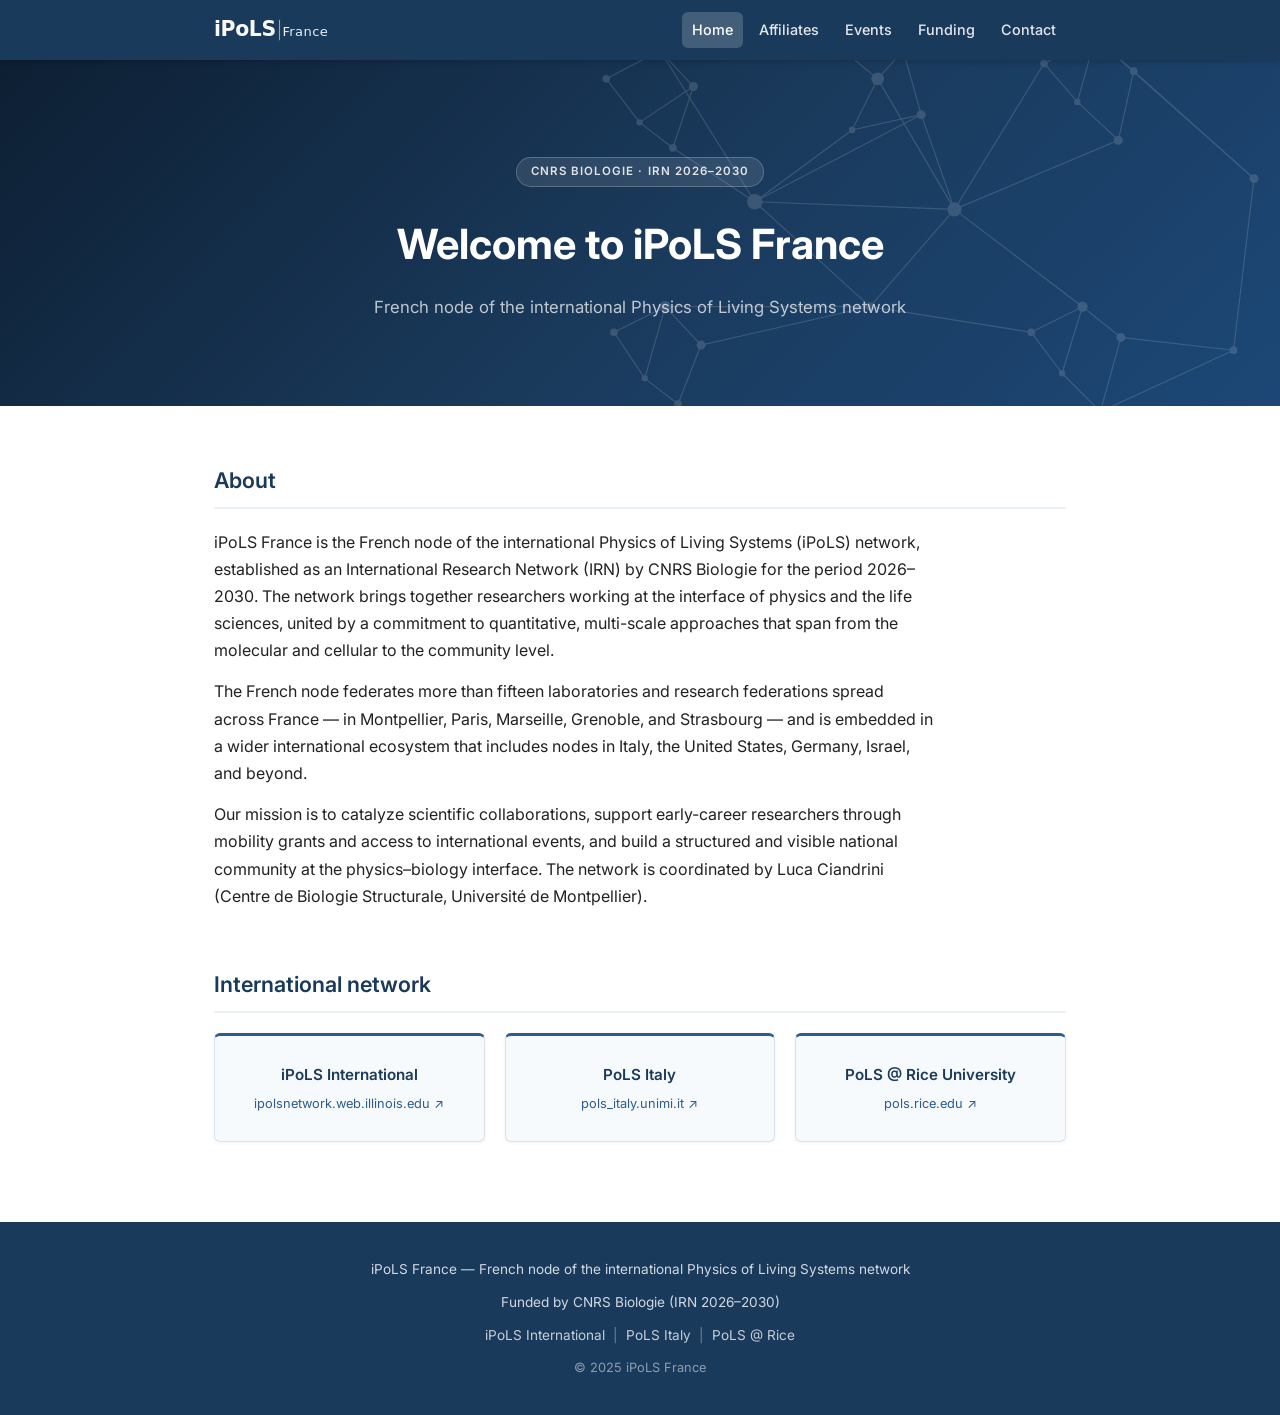
==== index.html @ 7dacf01f "v1.0" ====
<!DOCTYPE html>
<html lang="en">
<head>
  <meta charset="UTF-8">
  <meta name="viewport" content="width=device-width, initial-scale=1.0">
  <title>iPoLS France — Physics of Living Systems</title>
  <meta name="description" content="French node of the international Physics of Living Systems (iPoLS) network, funded by CNRS Biologie (IRN 2026–2030).">
  <link rel="stylesheet" href="style.css">
</head>
<body>

<!-- ============================================================
     HEADER
     ============================================================ -->
<header>
  <div class="nav-inner">
    <!-- Logo to be added: replace the text 'iPoLS France' in the header with an <img> tag once the logo is ready 
    <a href="index.html" class="site-name">iPoLS France</a> -->
    <a href="index.html" class="site-name">
     <img src="assets/logo.svg" alt="iPoLS France" height="32">
    </a>
   
    <button class="nav-toggle" aria-label="Toggle navigation" onclick="this.nextElementSibling.classList.toggle('open')">
      <span></span><span></span><span></span>
    </button>
    <nav>
      <a href="index.html" class="active">Home</a>
      <a href="affiliates.html">Affiliates</a>
      <a href="events.html">Events</a>
      <a href="funding.html">Funding</a>
      <a href="contact.html">Contact</a>
    </nav>
  </div>
</header>

<!-- ============================================================
     HERO
     ============================================================ -->
<div class="page-hero home-hero">
  <div class="hero-content">
    <p class="hero-badge">CNRS Biologie · IRN 2026–2030</p>
    <h1>Welcome to iPoLS France</h1>
    <p class="subtitle">French node of the international Physics of Living Systems network</p>
  </div>
</div>

<!-- ============================================================
     MAIN
     ============================================================ -->
<main>
  <div class="container">

    <!-- Section 1: About -->
    <section>
      <h2>About</h2>
      <div class="welcome-text">
        <p>
          iPoLS France is the French node of the international Physics of Living Systems (iPoLS)
          network, established as an International Research Network (IRN) by CNRS Biologie for the
          period 2026–2030. The network brings together researchers working at the interface of
          physics and the life sciences, united by a commitment to quantitative, multi-scale
          approaches that span from the molecular and cellular to the community level.
        </p>
        <p>
          The French node federates more than fifteen laboratories and research federations spread
          across France — in Montpellier, Paris, Marseille, Grenoble, and Strasbourg — and is
          embedded in a wider international ecosystem that includes nodes in Italy, the United
          States, Germany, Israel, and beyond.
        </p>
        <p>
          Our mission is to catalyze scientific collaborations, support early-career researchers
          through mobility grants and access to international events, and build a structured and
          visible national community at the physics–biology interface. The network is coordinated
          by Luca Ciandrini (Centre de Biologie Structurale, Université de Montpellier).
        </p>
      </div>
    </section>

    <!-- Section 2: International network -->
    <section>
      <h2>International network</h2>
      <div class="network-cards">

        <a href="https://ipolsnetwork.web.illinois.edu/" class="network-card" target="_blank" rel="noopener">
          iPoLS International
          <span class="card-arrow">ipolsnetwork.web.illinois.edu ↗</span>
        </a>

        <a href="http://pols_italy.unimi.it" class="network-card" target="_blank" rel="noopener">
          PoLS Italy
          <span class="card-arrow">pols_italy.unimi.it ↗</span>
        </a>

        <a href="https://pols.rice.edu/" class="network-card" target="_blank" rel="noopener">
          PoLS @ Rice University
          <span class="card-arrow">pols.rice.edu ↗</span>
        </a>

      </div>
    </section>

  </div>
</main>

<!-- ============================================================
     FOOTER
     ============================================================ -->
<footer>
  <div class="footer-inner">
    <div>iPoLS France — French node of the international Physics of Living Systems network</div>
    <div>Funded by CNRS Biologie (IRN 2026–2030)</div>
    <div class="footer-links">
      <a href="https://ipolsnetwork.web.illinois.edu/" target="_blank" rel="noopener">iPoLS International</a>
      <span class="footer-sep">|</span>
      <a href="http://pols_italy.unimi.it" target="_blank" rel="noopener">PoLS Italy</a>
      <span class="footer-sep">|</span>
      <a href="https://pols.rice.edu/" target="_blank" rel="noopener">PoLS @ Rice</a>
    </div>
    <div class="footer-copy">© 2025 iPoLS France</div>
  </div>
</footer>

</body>
</html>
---- style.css ----
/* =============================================================
   iPoLS France — Shared Stylesheet
   ============================================================= */

@import url('https://fonts.googleapis.com/css2?family=Inter:wght@300;400;500;600;700&display=swap');

/* ----- Reset & base ----- */
*, *::before, *::after {
  box-sizing: border-box;
  margin: 0;
  padding: 0;
}

:root {
  --accent:       #1a3a5c;
  --accent-light: #2b5c94;
  --accent-pale:  #e8f0f8;
  --text:         #222;
  --muted:        #555;
  --border:       #d8e2ec;
  --bg:           #fff;
  --card-bg:      #f7fafd;
  --radius:       6px;
  --max-width:    900px;
  --nav-height:   60px;
}

html {
  scroll-behavior: smooth;
}

body {
  font-family: 'Inter', system-ui, -apple-system, sans-serif;
  font-size: 16px;
  line-height: 1.7;
  color: var(--text);
  background: var(--bg);
}

a {
  color: var(--accent-light);
  text-decoration: none;
}
a:hover {
  text-decoration: underline;
  color: var(--accent);
}

img {
  max-width: 100%;
  display: block;
}

/* ----- Layout wrapper ----- */
.container {
  max-width: var(--max-width);
  margin: 0 auto;
  padding: 0 24px;
}

/* =============================================================
   HEADER / NAV
   ============================================================= */
header {
  background: var(--accent);
  color: #fff;
  position: sticky;
  top: 0;
  z-index: 100;
  box-shadow: 0 2px 6px rgba(0,0,0,.18);
}

.nav-inner {
  display: flex;
  align-items: center;
  justify-content: space-between;
  height: var(--nav-height);
  max-width: var(--max-width);
  margin: 0 auto;
  padding: 0 24px;
}

.site-name {
  font-size: 1.15rem;
  font-weight: 700;
  letter-spacing: .02em;
  color: #fff;
  white-space: nowrap;
}
.site-name:hover {
  text-decoration: none;
  opacity: .9;
}

nav {
  display: flex;
  gap: 6px;
  align-items: center;
}

nav a {
  color: rgba(255,255,255,.88);
  font-size: .9rem;
  font-weight: 500;
  padding: 6px 10px;
  border-radius: var(--radius);
  transition: background .15s, color .15s;
}
nav a:hover,
nav a.active {
  background: rgba(255,255,255,.18);
  color: #fff;
  text-decoration: none;
}

/* hamburger — hidden by default */
.nav-toggle {
  display: none;
  flex-direction: column;
  gap: 5px;
  cursor: pointer;
  padding: 4px;
  background: none;
  border: none;
}
.nav-toggle span {
  display: block;
  width: 24px;
  height: 2px;
  background: #fff;
  border-radius: 2px;
  transition: transform .2s;
}

/* =============================================================
   PAGE HERO
   ============================================================= */
.page-hero {
  background: linear-gradient(135deg, #0d1f33 0%, var(--accent) 52%, #1c4776 100%);
  padding: 60px 24px 52px;
  text-align: center;
  position: relative;
  overflow: hidden;
}

/* SVG network decoration — sits behind text via ::after pseudo-element.
   Swap the background-image URL to use a different illustration. */
.page-hero::after {
  content: '';
  position: absolute;
  right: -4%;
  top: -25%;
  width: 54%;
  height: 150%;
  background-image: url('assets/network-deco.svg');
  background-repeat: no-repeat;
  background-size: contain;
  background-position: center;
  opacity: .09;
  pointer-events: none;
}

/* wraps the visible text above the decoration layer */
.hero-content {
  position: relative;
  z-index: 1;
}

.page-hero h1 {
  font-size: 2rem;
  font-weight: 700;
  color: #fff;
  margin-bottom: 10px;
}

.page-hero .subtitle {
  font-size: 1.05rem;
  color: rgba(255,255,255,.72);
  font-weight: 400;
}

/* ── Home page: taller hero, more visible decoration ── */
.page-hero.home-hero {
  padding: 96px 24px 84px;
}

.page-hero.home-hero::after {
  width: 60%;
  height: 165%;
  opacity: .14;
  right: -3%;
  top: -32%;
}

.page-hero.home-hero h1 {
  font-size: 2.6rem;
  margin-bottom: 14px;
}

/* small pill badge above the main title */
.hero-badge {
  display: inline-block;
  background: rgba(255,255,255,.1);
  border: 1px solid rgba(255,255,255,.22);
  color: rgba(255,255,255,.85);
  font-size: .72rem;
  font-weight: 600;
  letter-spacing: .09em;
  text-transform: uppercase;
  padding: 4px 14px;
  border-radius: 20px;
  margin-bottom: 22px;
}

/* ── Photo hero variant (optional — add class="page-hero photo-hero")
   Set --hero-img to a URL when you have a real photo:
   style="--hero-img: url('assets/meeting-2026.jpg')"
   ────────────────────────────────────────────────── */
.page-hero.photo-hero {
  background-image: var(--hero-img, none);
  background-size: cover;
  background-position: center;
}
.page-hero.photo-hero::before {
  content: '';
  position: absolute;
  inset: 0;
  background: rgba(10, 22, 38, .62);
  z-index: 0;
}

/* =============================================================
   MAIN CONTENT
   ============================================================= */
main {
  padding: 56px 0 80px;
}

section {
  margin-bottom: 56px;
}
section:last-child {
  margin-bottom: 0;
}

h2 {
  font-size: 1.35rem;
  font-weight: 600;
  color: var(--accent);
  margin-bottom: 20px;
  padding-bottom: 8px;
  border-bottom: 2px solid var(--accent-pale);
}

h3 {
  font-size: 1.05rem;
  font-weight: 600;
  color: var(--accent);
  margin-bottom: 6px;
}

p {
  margin-bottom: 14px;
  color: var(--text);
}
p:last-child {
  margin-bottom: 0;
}

/* =============================================================
   HOME — WELCOME SECTION
   ============================================================= */
.welcome-text {
  max-width: 720px;
}

/* =============================================================
   HOME — NETWORK CARDS
   ============================================================= */
.network-cards {
  display: grid;
  grid-template-columns: repeat(3, 1fr);
  gap: 20px;
}

.network-card {
  display: flex;
  flex-direction: column;
  justify-content: center;
  align-items: center;
  text-align: center;
  padding: 28px 20px;
  background: var(--card-bg);
  border: 1px solid var(--border);
  border-top: 3px solid var(--accent-light);
  border-radius: var(--radius);
  color: var(--accent);
  font-weight: 600;
  font-size: .95rem;
  box-shadow: 0 1px 4px rgba(26,58,92,.06);
  transition: border-color .15s, box-shadow .2s, background .15s, transform .15s;
  line-height: 1.4;
}

.network-card:hover {
  text-decoration: none;
  background: var(--accent-pale);
  border-color: var(--accent-light);
  border-top-color: var(--accent);
  box-shadow: 0 6px 20px rgba(26,58,92,.14);
  transform: translateY(-2px);
}

.network-card .card-arrow {
  display: block;
  margin-top: 10px;
  font-size: .8rem;
  font-weight: 400;
  color: var(--accent-light);
}

/* =============================================================
   AFFILIATES — CITY GROUPS
   ============================================================= */
.city-group {
  margin-bottom: 36px;
}

.city-heading {
  font-size: 1rem;
  font-weight: 700;
  text-transform: uppercase;
  letter-spacing: .08em;
  color: var(--muted);
  margin-bottom: 12px;
}

.affiliate-table {
  width: 100%;
  border-collapse: collapse;
  font-size: .92rem;
}

.affiliate-table th {
  text-align: left;
  font-weight: 600;
  color: var(--accent);
  padding: 8px 12px;
  background: var(--accent-pale);
  border-bottom: 2px solid var(--border);
}

.affiliate-table td {
  padding: 10px 12px;
  border-bottom: 1px solid var(--border);
  vertical-align: top;
}

.affiliate-table tr:last-child td {
  border-bottom: none;
}

.affiliate-table tr:hover td {
  background: var(--card-bg);
}

.coordinator-badge {
  display: inline-block;
  font-size: .75rem;
  font-weight: 600;
  background: var(--accent);
  color: #fff;
  border-radius: 20px;
  padding: 1px 8px;
  margin-left: 6px;
  vertical-align: middle;
  white-space: nowrap;
}

.affiliates-note {
  margin-top: 32px;
  padding: 14px 18px;
  background: var(--card-bg);
  border-left: 3px solid var(--accent-light);
  border-radius: 0 var(--radius) var(--radius) 0;
  font-size: .9rem;
  color: var(--muted);
}

/* =============================================================
   EVENTS
   ============================================================= */
.event-placeholder {
  padding: 28px 24px;
  background: var(--card-bg);
  border: 1px dashed var(--border);
  border-radius: var(--radius);
  color: var(--muted);
  font-style: italic;
}

.event-note {
  margin-top: 12px;
  font-size: .88rem;
  color: var(--muted);
}

.event-list {
  list-style: none;
  display: flex;
  flex-direction: column;
  gap: 14px;
}

.event-item {
  display: grid;
  grid-template-columns: 64px 1fr;
  gap: 16px;
  align-items: start;
  padding: 16px 20px;
  background: var(--card-bg);
  border: 1px solid var(--border);
  border-left: 3px solid var(--accent-light);
  border-radius: var(--radius);
  box-shadow: 0 1px 4px rgba(26,58,92,.05);
  transition: box-shadow .2s, border-left-color .15s;
}
.event-item:hover {
  box-shadow: 0 4px 14px rgba(26,58,92,.1);
  border-left-color: var(--accent);
}

.event-year {
  font-size: 1.1rem;
  font-weight: 700;
  color: var(--accent);
  padding-top: 2px;
}

.event-title {
  font-weight: 600;
  color: var(--text);
}

.event-meta {
  font-size: .88rem;
  color: var(--muted);
  margin-top: 2px;
}

.event-deadline {
  font-size: .85rem;
  font-weight: 600;
  color: #c0392b;
  margin-top: 5px;
}

.btn-muted {
  background: var(--border);
  color: var(--muted);
  cursor: default;
  box-shadow: none;
}
.btn-muted:hover {
  background: var(--border);
  color: var(--muted);
  box-shadow: none;
  text-decoration: none;
}

/* =============================================================
   PUBLICATIONS (community.html)
   ============================================================= */
.pub-list {
  list-style: none;
  display: flex;
  flex-direction: column;
  gap: 18px;
}

.pub-item {
  padding: 16px 20px;
  background: var(--card-bg);
  border: 1px solid var(--border);
  border-radius: var(--radius);
  font-size: .92rem;
  line-height: 1.6;
}

.pub-authors {
  color: var(--muted);
}

.pub-title {
  font-weight: 600;
  color: var(--text);
  margin: 2px 0;
}

.pub-journal {
  color: var(--muted);
}

.pub-note {
  margin-top: 6px;
  font-size: .82rem;
  color: var(--accent-light);
  font-style: italic;
}

/* =============================================================
   FUNDING
   ============================================================= */
.funding-scheme {
  padding: 32px 28px;
  background: var(--card-bg);
  border: 1px solid var(--border);
  border-radius: var(--radius);
  margin-bottom: 32px;
}

.funding-scheme h2 {
  border-bottom-color: var(--border);
  font-size: 1.2rem;
}

.funding-scheme .scheme-intro {
  color: var(--muted);
  font-size: .93rem;
  margin-bottom: 20px;
}

.fields-list {
  list-style: none;
  display: flex;
  flex-direction: column;
  gap: 6px;
  margin-bottom: 24px;
  font-size: .88rem;
}

.fields-list li::before {
  content: "•";
  color: var(--accent-light);
  margin-right: 8px;
}

.fields-group {
  margin-bottom: 8px;
}

.fields-group-title {
  font-size: .8rem;
  font-weight: 700;
  text-transform: uppercase;
  letter-spacing: .06em;
  color: var(--muted);
  margin-bottom: 4px;
}

.form-placeholder {
  padding: 16px 18px;
  background: #fffbe6;
  border: 1px dashed #d4a800;
  border-radius: var(--radius);
  font-size: .88rem;
  color: #7a5c00;
  margin-bottom: 20px;
}

.btn {
  display: inline-block;
  padding: 10px 22px;
  background: var(--accent);
  color: #fff;
  font-weight: 600;
  font-size: .9rem;
  border-radius: var(--radius);
  border: none;
  cursor: pointer;
  transition: background .15s, box-shadow .15s;
}
.btn:hover {
  background: var(--accent-light);
  text-decoration: none;
  color: #fff;
  box-shadow: 0 3px 10px rgba(26,58,92,.2);
}

.funding-bottom-note {
  margin-top: 12px;
  padding: 14px 18px;
  background: var(--card-bg);
  border-left: 3px solid var(--border);
  border-radius: 0 var(--radius) var(--radius) 0;
  font-size: .88rem;
  color: var(--muted);
}

/* =============================================================
   CONTACT
   ============================================================= */
.contact-card {
  display: inline-block;
  padding: 28px 32px;
  background: var(--card-bg);
  border: 1px solid var(--border);
  border-radius: var(--radius);
  min-width: 320px;
}

.contact-card .contact-name {
  font-size: 1.1rem;
  font-weight: 700;
  color: var(--accent);
  margin-bottom: 4px;
}

.contact-card .contact-inst {
  font-size: .9rem;
  color: var(--muted);
  margin-bottom: 16px;
  line-height: 1.5;
}

.contact-row {
  display: flex;
  align-items: baseline;
  gap: 8px;
  margin-bottom: 8px;
  font-size: .92rem;
}

.contact-label {
  font-weight: 600;
  color: var(--accent);
  min-width: 52px;
}

.contact-note {
  margin-top: 32px;
  font-size: .9rem;
  color: var(--muted);
  max-width: 560px;
}

/* =============================================================
   FOOTER
   ============================================================= */
footer {
  background: var(--accent);
  color: rgba(255,255,255,.8);
  padding: 36px 24px;
  font-size: .85rem;
}

.footer-inner {
  max-width: var(--max-width);
  margin: 0 auto;
  display: flex;
  flex-direction: column;
  gap: 10px;
  align-items: center;
  text-align: center;
}

.footer-links {
  display: flex;
  gap: 4px;
  flex-wrap: wrap;
  justify-content: center;
  align-items: center;
}

.footer-links a {
  color: rgba(255,255,255,.75);
  transition: color .15s;
}
.footer-links a:hover {
  color: #fff;
  text-decoration: underline;
}

.footer-sep {
  color: rgba(255,255,255,.35);
  margin: 0 4px;
}

.footer-copy {
  color: rgba(255,255,255,.5);
  font-size: .8rem;
}

/* =============================================================
   RESPONSIVE
   ============================================================= */
@media (max-width: 700px) {
  .nav-toggle {
    display: flex;
  }

  nav {
    display: none;
    flex-direction: column;
    align-items: stretch;
    position: absolute;
    top: var(--nav-height);
    left: 0;
    right: 0;
    background: var(--accent);
    padding: 8px 16px 16px;
    box-shadow: 0 4px 10px rgba(0,0,0,.2);
    gap: 2px;
  }

  nav.open {
    display: flex;
  }

  nav a {
    padding: 10px 14px;
    font-size: .95rem;
  }

  .network-cards {
    grid-template-columns: 1fr;
  }

  .event-item {
    grid-template-columns: 1fr;
    gap: 4px;
  }

  .funding-scheme {
    padding: 22px 18px;
  }

  .contact-card {
    min-width: unset;
    width: 100%;
  }

  .page-hero h1 {
    font-size: 1.55rem;
  }

  .page-hero.home-hero h1 {
    font-size: 1.75rem;
  }

  .page-hero::after {
    width: 80%;
    right: -10%;
    opacity: .06;
  }

  .network-card {
    transform: none !important;
  }

  .affiliate-table {
    font-size: .82rem;
  }

  .affiliate-table th,
  .affiliate-table td {
    padding: 8px 8px;
  }
}

@media (max-width: 480px) {
  .page-hero {
    padding: 40px 16px 34px;
  }

  .page-hero.home-hero {
    padding: 60px 16px 50px;
  }

  main {
    padding: 36px 0 60px;
  }

  .container {
    padding: 0 16px;
  }
}
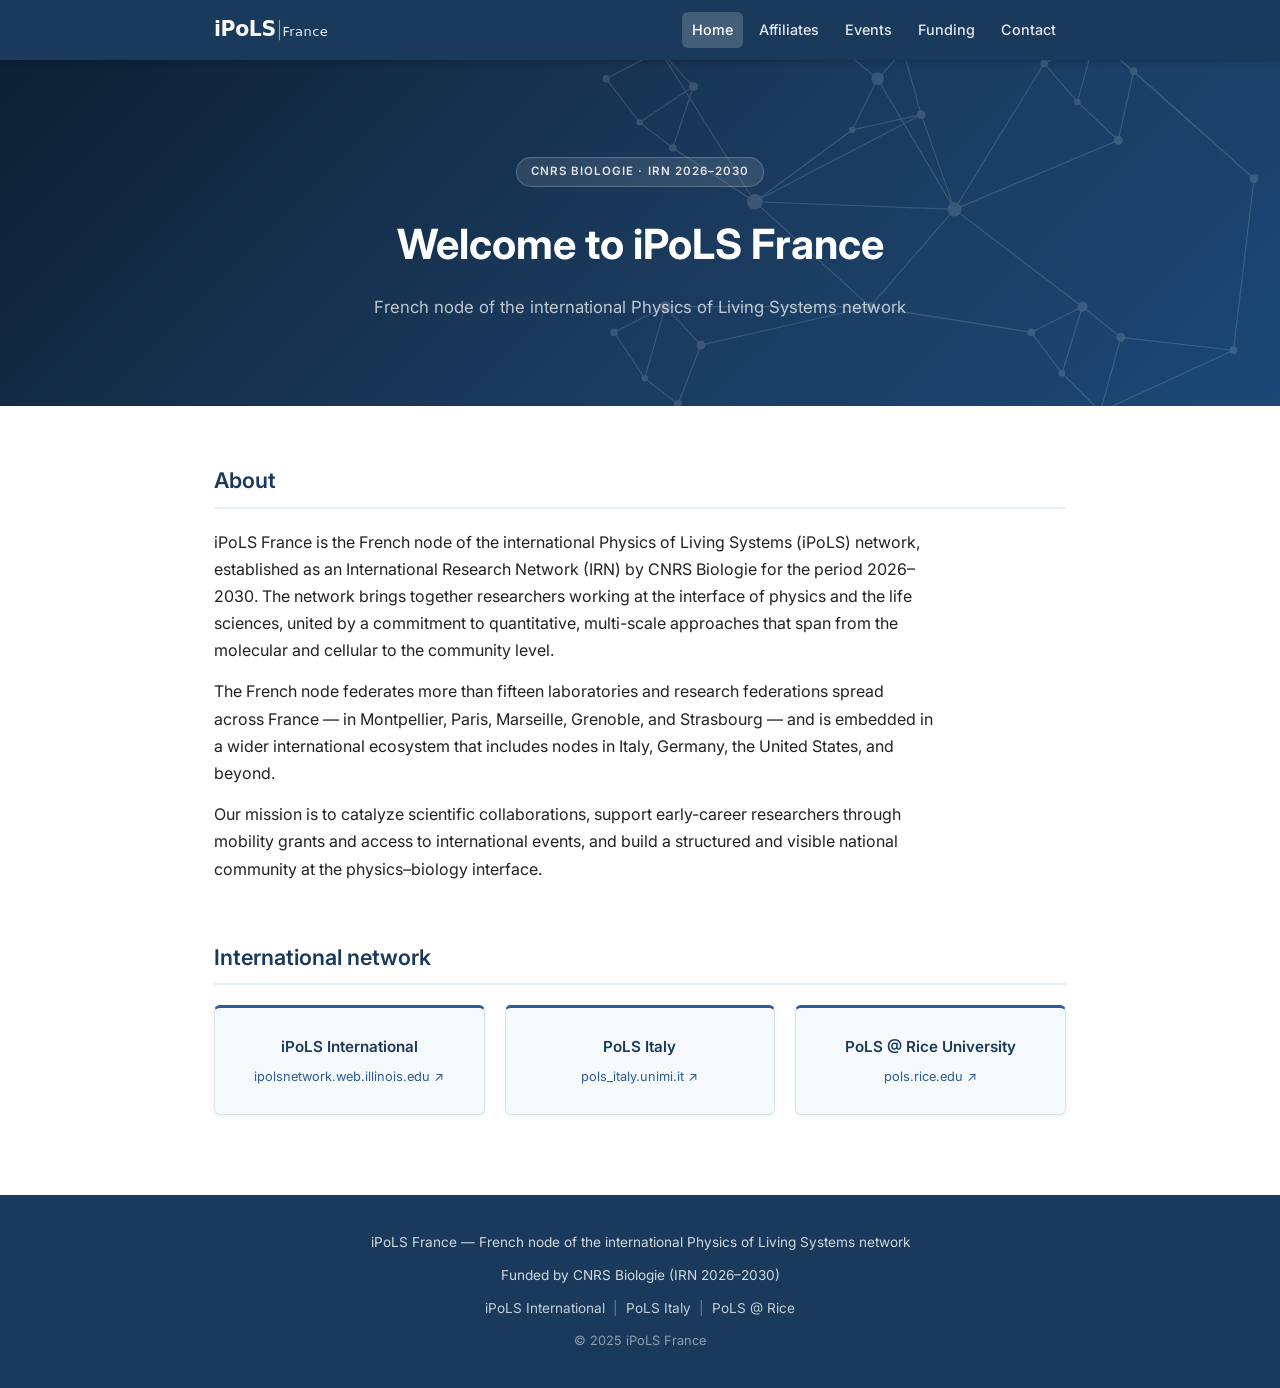
==== commit a4159e65: "Update index.html" ====
--- a/index.html
+++ b/index.html
@@ -64,14 +64,13 @@
         <p>
           The French node federates more than fifteen laboratories and research federations spread
           across France — in Montpellier, Paris, Marseille, Grenoble, and Strasbourg — and is
-          embedded in a wider international ecosystem that includes nodes in Italy, the United
-          States, Germany, Israel, and beyond.
+          embedded in a wider international ecosystem that includes nodes in Italy, Germany, the United
+          States, and beyond. 
         </p>
         <p>
           Our mission is to catalyze scientific collaborations, support early-career researchers
           through mobility grants and access to international events, and build a structured and
-          visible national community at the physics–biology interface. The network is coordinated
-          by Luca Ciandrini (Centre de Biologie Structurale, Université de Montpellier).
+          visible national community at the physics–biology interface. 
         </p>
       </div>
     </section>
